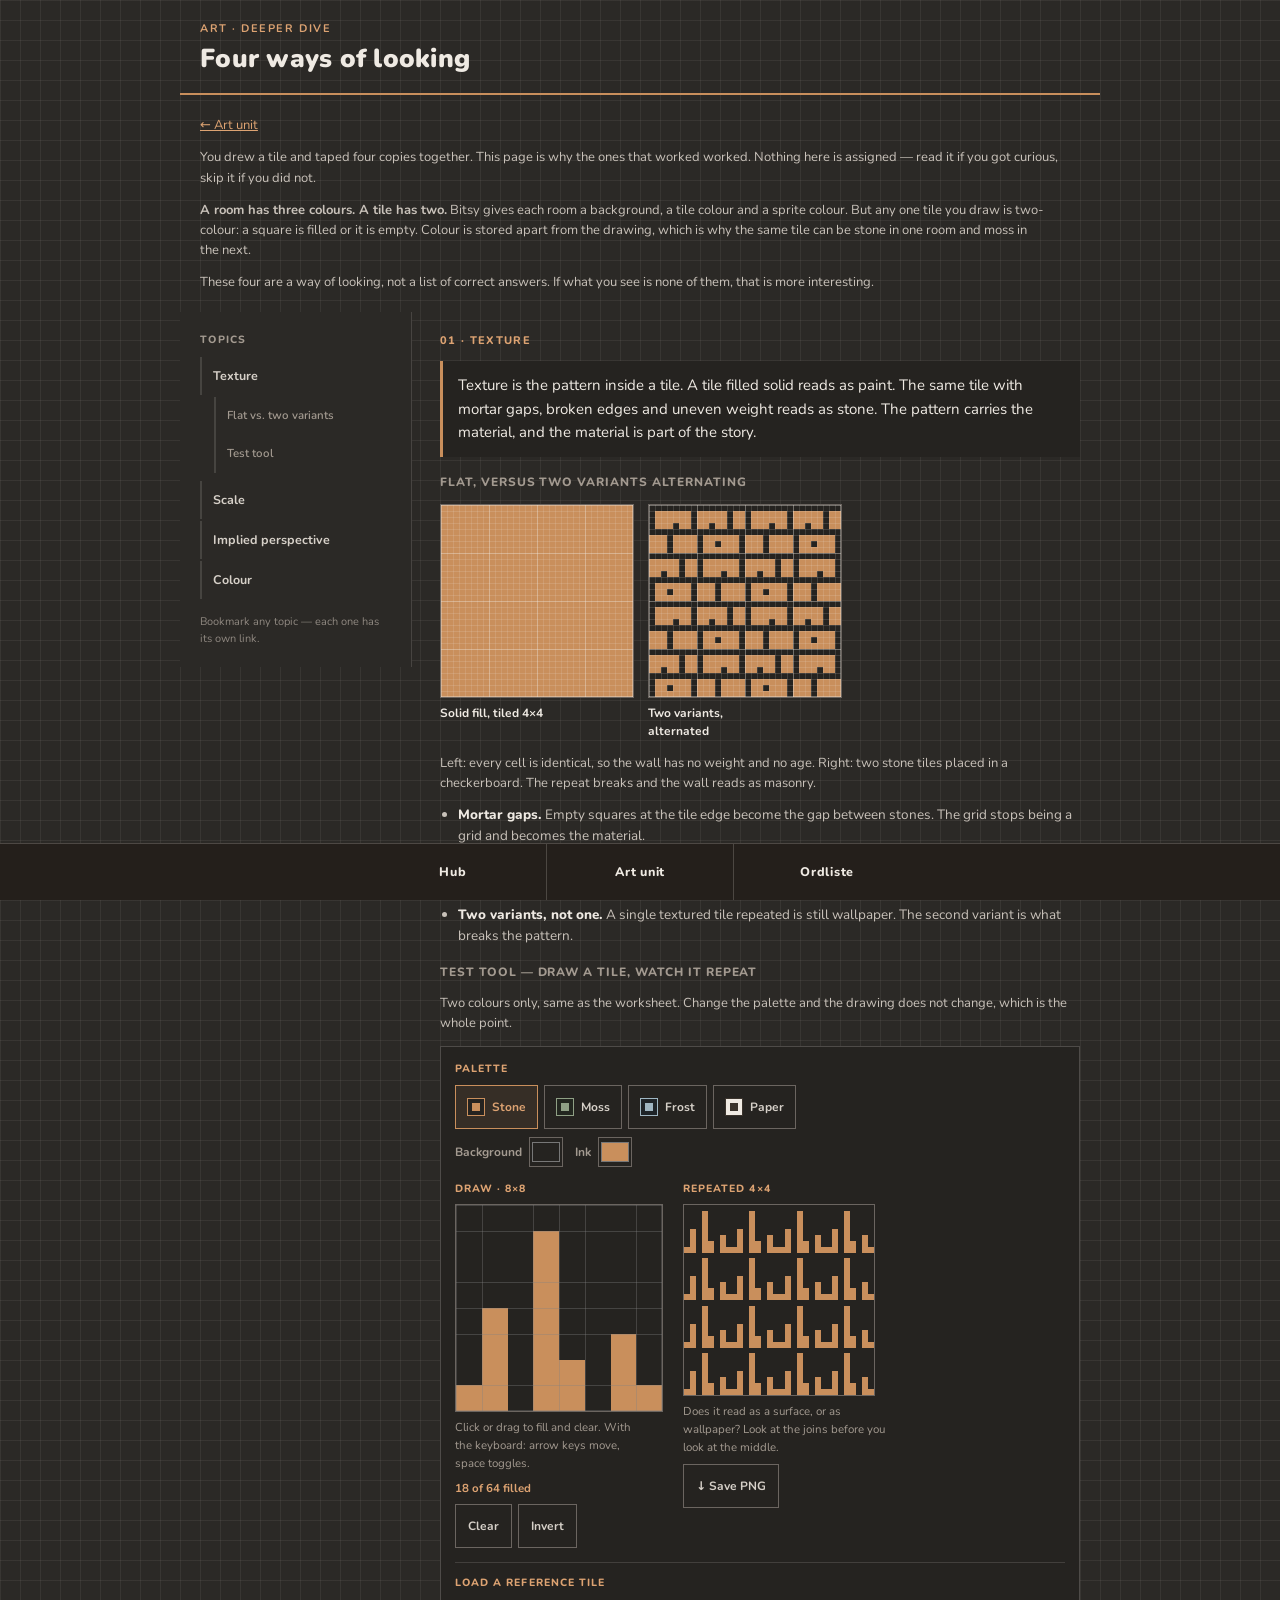
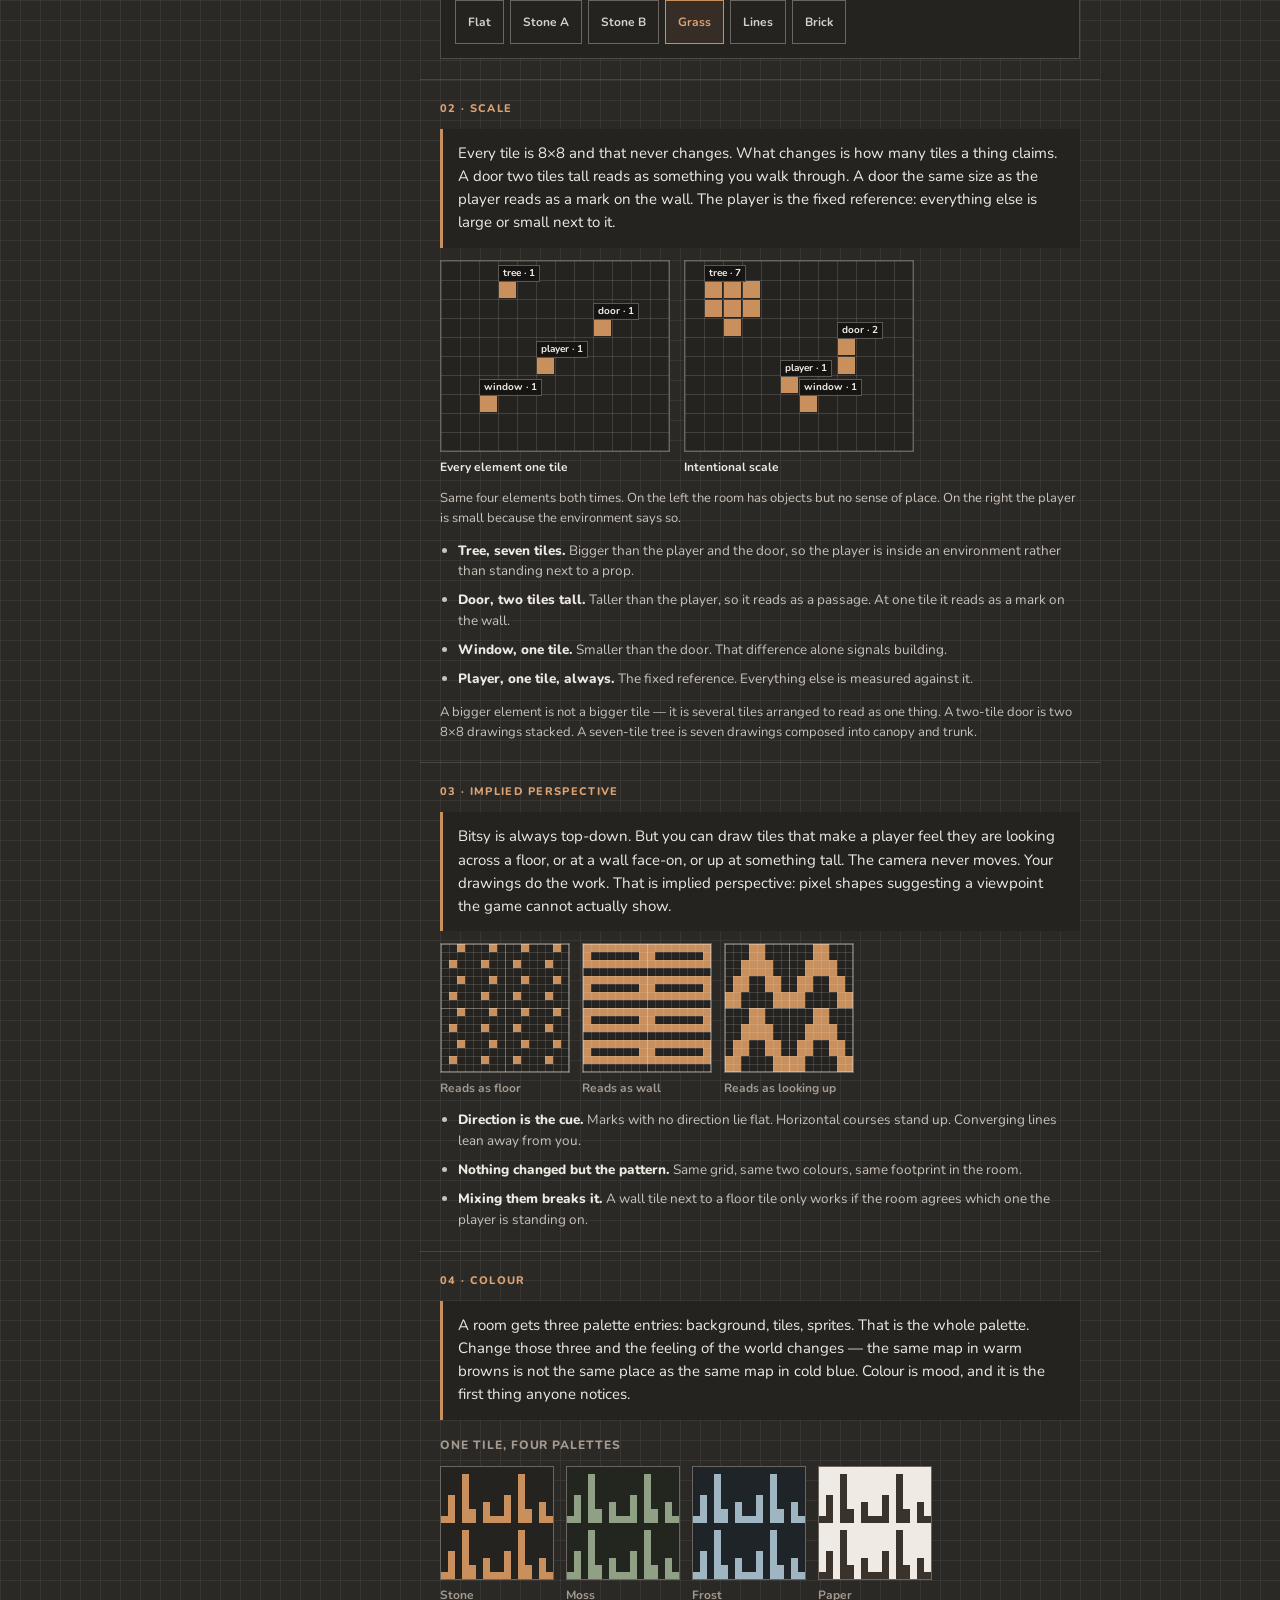
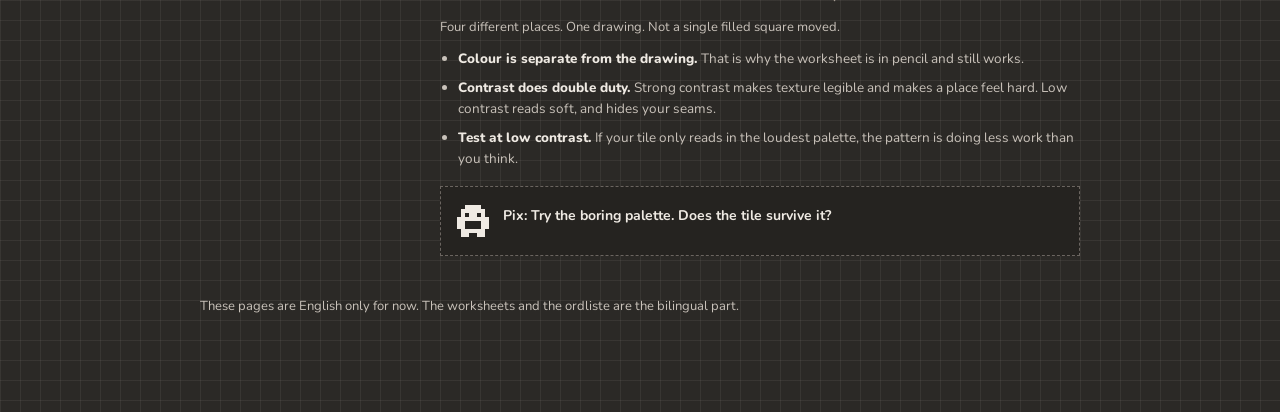
==== art-deep.html @ 872fe270 "Updating Hub Navigation Adjustments to how users can find key resources." ====
<!DOCTYPE html>
<html lang="en">
<head>
<meta charset="utf-8">
<meta name="viewport" content="width=device-width, initial-scale=1">
<title>Art — four ways of looking — Bitsy Jam</title>
<meta name="description" content="Texture, scale, implied perspective and colour at 8×8. Reference reading for the Bitsy Jam art unit.">
<link rel="preconnect" href="https://fonts.googleapis.com">
<link rel="preconnect" href="https://fonts.gstatic.com" crossorigin>
<link href="https://fonts.googleapis.com/css2?family=Nunito:wght@400;600;700;800;900&display=swap" rel="stylesheet">
<link rel="stylesheet" href="css/tokens.css">
<link rel="stylesheet" href="css/portal.css">
</head>
<body>
<a class="skip-link" href="#texture">Skip to texture</a>

<div class="shell shell--wide">

  <header class="masthead">
    <div class="masthead__titles">
      <span class="eyebrow">Art · Deeper dive</span>
      <h1>Four ways of looking</h1>
    </div>
  </header>

  <section class="band">
    <p class="note"><a href="art.html">&larr; Art unit</a></p>
    <p class="note">You drew a tile and taped four copies together. This page is why the ones that worked worked. Nothing here is assigned — read it if you got curious, skip it if you did not.</p>
    <p class="note"><strong>A room has three colours. A tile has two.</strong> Bitsy gives each room a background, a tile colour and a sprite colour. But any one tile you draw is two-colour: a square is filled or it is empty. Colour is stored apart from the drawing, which is why the same tile can be stone in one room and moss in the next.</p>
    <p class="note">These four are a way of looking, not a list of correct answers. If what you see is none of them, that is more interesting.</p>
  </section>

  <div class="layout">

  <nav class="sidenav" aria-label="On this page">
    <span class="sidenav__label">Topics</span>
    <ol class="sidenav__list">
      <li>
        <a href="#texture">Texture</a>
        <ol class="sidenav__sub">
          <li><a href="#tex-compare">Flat vs. two variants</a></li>
          <li><a href="#tex-tool">Test tool</a></li>
        </ol>
      </li>
      <li><a href="#scale">Scale</a></li>
      <li><a href="#perspective">Implied perspective</a></li>
      <li><a href="#colour">Colour</a></li>
    </ol>
    <p class="sidenav__hint">Bookmark any topic — each one has its own link.</p>
  </nav>

  <div class="layout__main">

  <!-- ── TEXTURE ── -->
  <section class="band" id="texture" aria-labelledby="tex-h">
    <h2 class="band__head" id="tex-h">01 · Texture</h2>
    <div class="define">
      <p>Texture is the pattern inside a tile. A tile filled solid reads as paint. The same tile with mortar gaps, broken edges and uneven weight reads as stone. The pattern carries the material, and the material is part of the story.</p>
    </div>

    <h3 class="sub" id="tex-compare">Flat, versus two variants alternating</h3>
    <div class="pair">
      <figure>
        <div class="pair__frame">
          <canvas data-tile="flat" data-scale="6" data-repeat="4" data-grid="true" role="img"
                  aria-label="A solid filled tile repeated sixteen times; every cell identical, no visible material"></canvas>
        </div>
        <figcaption>Solid fill, tiled 4×4</figcaption>
      </figure>
      <figure>
        <div class="pair__frame">
          <canvas data-tile="stoneA" data-tile-b="stoneB" data-scale="6" data-repeat="4" data-grid="true" role="img"
                  aria-label="Two stone tiles with mortar gaps alternating in a checkerboard across sixteen cells; the repeat is no longer obvious"></canvas>
        </div>
        <figcaption>Two variants, alternated</figcaption>
      </figure>
    </div>
    <p class="note">Left: every cell is identical, so the wall has no weight and no age. Right: two stone tiles placed in a checkerboard. The repeat breaks and the wall reads as masonry.</p>

    <ul class="points">
      <li><strong>Mortar gaps.</strong> Empty squares at the tile edge become the gap between stones. The grid stops being a grid and becomes the material.</li>
      <li><strong>Uneven weight.</strong> Some rows carry more filled squares than others. A solid fill has none of this, which is why it reads as paint.</li>
      <li><strong>Two variants, not one.</strong> A single textured tile repeated is still wallpaper. The second variant is what breaks the pattern.</li>
    </ul>

    <h3 class="sub" id="tex-tool">Test tool — draw a tile, watch it repeat</h3>
    <p class="note">Two colours only, same as the worksheet. Change the palette and the drawing does not change, which is the whole point.</p>

    <div class="tool" data-tile-tool>
      <div class="tool__palette">
        <span class="tool__label">Palette</span>
        <div class="tool__pairs" data-tt-pairs role="group" aria-label="Palette presets"></div>
        <span class="tool__custom">
          <label>Background <input type="color" value="#252320" data-tt-bg></label>
          <label>Ink <input type="color" value="#C98F5C" data-tt-ink></label>
        </span>
      </div>

      <div class="tool__cols">
        <div class="tool__col">
          <span class="tool__label" id="tt-draw-label">Draw · 8×8</span>
          <canvas data-tt-edit role="application" aria-label="Tile editor, an 8 by 8 grid of squares"
                  aria-describedby="tt-help"></canvas>
          <p class="tool__hint" id="tt-help">Click or drag to fill and clear. With the keyboard: arrow keys move, space toggles.</p>
          <p class="tool__count" data-tt-count aria-live="polite">18 of 64 filled</p>
          <div class="tool__row">
            <button type="button" class="chip" data-tt-clear>Clear</button>
            <button type="button" class="chip" data-tt-invert>Invert</button>
          </div>
        </div>

        <div class="tool__col">
          <span class="tool__label">Repeated 4×4</span>
          <canvas data-tt-repeat role="img" aria-label="Your tile repeated sixteen times"></canvas>
          <p class="tool__hint">Does it read as a surface, or as wallpaper? Look at the joins before you look at the middle.</p>
          <div class="tool__row">
            <button type="button" class="chip" data-tt-save>↓ Save PNG</button>
          </div>
        </div>
      </div>

      <div class="tool__refs">
        <span class="tool__label">Load a reference tile</span>
        <div class="tool__row" role="group" aria-label="Reference tiles">
          <button type="button" class="chip" data-tt-load="flat" aria-pressed="false">Flat</button>
          <button type="button" class="chip" data-tt-load="stoneA" aria-pressed="false">Stone A</button>
          <button type="button" class="chip" data-tt-load="stoneB" aria-pressed="false">Stone B</button>
          <button type="button" class="chip" data-tt-load="grass" aria-pressed="true">Grass</button>
          <button type="button" class="chip" data-tt-load="lines" aria-pressed="false">Lines</button>
          <button type="button" class="chip" data-tt-load="brick" aria-pressed="false">Brick</button>
        </div>
      </div>
    </div>
  </section>

  <!-- ── SCALE ── -->
  <section class="band" id="scale" aria-labelledby="scale-h">
    <h2 class="band__head" id="scale-h">02 · Scale</h2>
    <div class="define">
      <p>Every tile is 8×8 and that never changes. What changes is how many tiles a thing claims. A door two tiles tall reads as something you walk through. A door the same size as the player reads as a mark on the wall. The player is the fixed reference: everything else is large or small next to it.</p>
    </div>

    <div class="pair">
      <figure>
        <div class="room">
          <canvas data-room="flat" data-scale="19" role="img"
                  aria-label="A room where tree, door, player and window each occupy one tile"></canvas>
          <div class="room__labels" data-room-labels></div>
        </div>
        <figcaption>Every element one tile</figcaption>
      </figure>
      <figure>
        <div class="room">
          <canvas data-room="scaled" data-scale="19" role="img"
                  aria-label="The same room where the tree spans seven tiles and the door two, while player and window stay at one"></canvas>
          <div class="room__labels" data-room-labels></div>
        </div>
        <figcaption>Intentional scale</figcaption>
      </figure>
    </div>
    <p class="note">Same four elements both times. On the left the room has objects but no sense of place. On the right the player is small because the environment says so.</p>

    <ul class="points">
      <li><strong>Tree, seven tiles.</strong> Bigger than the player and the door, so the player is inside an environment rather than standing next to a prop.</li>
      <li><strong>Door, two tiles tall.</strong> Taller than the player, so it reads as a passage. At one tile it reads as a mark on the wall.</li>
      <li><strong>Window, one tile.</strong> Smaller than the door. That difference alone signals building.</li>
      <li><strong>Player, one tile, always.</strong> The fixed reference. Everything else is measured against it.</li>
    </ul>
    <p class="note">A bigger element is not a bigger tile — it is several tiles arranged to read as one thing. A two-tile door is two 8×8 drawings stacked. A seven-tile tree is seven drawings composed into canopy and trunk.</p>
  </section>

  <!-- ── IMPLIED PERSPECTIVE ── -->
  <section class="band" id="perspective" aria-labelledby="persp-h">
    <h2 class="band__head" id="persp-h">03 · Implied perspective</h2>
    <div class="define">
      <p>Bitsy is always top-down. But you can draw tiles that make a player feel they are looking across a floor, or at a wall face-on, or up at something tall. The camera never moves. Your drawings do the work. That is implied perspective: pixel shapes suggesting a viewpoint the game cannot actually show.</p>
    </div>

    <div class="trio">
      <figure>
        <div class="pair__frame">
          <canvas data-tile="floor" data-scale="8" data-repeat="2" data-grid="true" role="img"
                  aria-label="Scattered single pixels with no direction, reading as a floor seen from above"></canvas>
        </div>
        <figcaption>Reads as floor</figcaption>
      </figure>
      <figure>
        <div class="pair__frame">
          <canvas data-tile="wall" data-scale="8" data-repeat="2" data-grid="true" role="img"
                  aria-label="Horizontal courses with a gap between them, reading as a wall seen face-on"></canvas>
        </div>
        <figcaption>Reads as wall</figcaption>
      </figure>
      <figure>
        <div class="pair__frame">
          <canvas data-tile="lookup" data-scale="8" data-repeat="2" data-grid="true" role="img"
                  aria-label="Lines converging towards the bottom, reading as looking up something tall"></canvas>
        </div>
        <figcaption>Reads as looking up</figcaption>
      </figure>
    </div>

    <ul class="points">
      <li><strong>Direction is the cue.</strong> Marks with no direction lie flat. Horizontal courses stand up. Converging lines lean away from you.</li>
      <li><strong>Nothing changed but the pattern.</strong> Same grid, same two colours, same footprint in the room.</li>
      <li><strong>Mixing them breaks it.</strong> A wall tile next to a floor tile only works if the room agrees which one the player is standing on.</li>
    </ul>
  </section>

  <!-- ── COLOUR ── -->
  <section class="band" id="colour" aria-labelledby="col-h">
    <h2 class="band__head" id="col-h">04 · Colour</h2>
    <div class="define">
      <p>A room gets three palette entries: background, tiles, sprites. That is the whole palette. Change those three and the feeling of the world changes — the same map in warm browns is not the same place as the same map in cold blue. Colour is mood, and it is the first thing anyone notices.</p>
    </div>

    <h3 class="sub">One tile, four palettes</h3>
    <div class="quad">
      <figure>
        <div class="pair__frame">
          <canvas data-tile="grass" data-scale="7" data-repeat="2" data-color="#C98F5C" data-bg="#252320" role="img"
                  aria-label="The grass tile in warm brown on near-black"></canvas>
        </div>
        <figcaption>Stone</figcaption>
      </figure>
      <figure>
        <div class="pair__frame">
          <canvas data-tile="grass" data-scale="7" data-repeat="2" data-color="#8FA085" data-bg="#22261F" role="img"
                  aria-label="The same grass tile in sage green on dark green"></canvas>
        </div>
        <figcaption>Moss</figcaption>
      </figure>
      <figure>
        <div class="pair__frame">
          <canvas data-tile="grass" data-scale="7" data-repeat="2" data-color="#9FB6C2" data-bg="#1E2428" role="img"
                  aria-label="The same grass tile in pale blue on cold dark blue"></canvas>
        </div>
        <figcaption>Frost</figcaption>
      </figure>
      <figure>
        <div class="pair__frame">
          <canvas data-tile="grass" data-scale="7" data-repeat="2" data-color="#3A332C" data-bg="#EFEAE3" role="img"
                  aria-label="The same grass tile as dark marks on pale paper"></canvas>
        </div>
        <figcaption>Paper</figcaption>
      </figure>
    </div>
    <p class="note">Four different places. One drawing. Not a single filled square moved.</p>

    <ul class="points">
      <li><strong>Colour is separate from the drawing.</strong> That is why the worksheet is in pencil and still works.</li>
      <li><strong>Contrast does double duty.</strong> Strong contrast makes texture legible and makes a place feel hard. Low contrast reads soft, and hides your seams.</li>
      <li><strong>Test at low contrast.</strong> If your tile only reads in the loudest palette, the pattern is doing less work than you think.</li>
    </ul>

    <div class="empty" style="margin-top:4px">
      <canvas data-sprite="pix" data-scale="4" data-animate="true" role="img"
              aria-label="Pix asks a question about palettes"></canvas>
      <div class="empty__copy">
        <p class="empty__lead">Pix: Try the boring palette. Does the tile survive it?</p>
      </div>
    </div>
  </section>

  </div>
  </div>

  <section class="band">
    <p class="note">These pages are English only for now. The worksheets and the ordliste are the bilingual part.</p>
  </section>

</div>

<nav class="tabbar" aria-label="Portal">
  <div class="tabbar__inner">
    <a href="index.html">Hub</a>
    <a href="art.html">Art unit</a>
    <a href="glossary.html">Ordliste</a>
  </div>
</nav>

<script src="js/toc.js"></script>
<script src="js/sprites.js"></script>
<script src="js/texture-tool.js"></script>
</body>
</html>
---- css/tokens.css ----
/* Bitsy Jam portal — design tokens.
   Pupil-facing pages inherit this file and nothing else. Do not add a second palette. */

:root {
  /* Surfaces */
  --bg-page: #2B2926;
  --bg-card: #252320;
  --bg-raise: #3A3733;
  --bg-bar: #241F1B;

  /* Ink */
  --text-strong: #EFEAE3;
  --text-body: #D6D0C8;
  --text-soft: #C9C2BA;
  --text-muted: #A39A90;
  --text-dim: #8F8880;

  /* Accent — one accent, on purpose */
  --accent: #C98F5C;
  --accent-text: #DDA372;
  --accent-hover: #EFC59B;
  --accent-on: #241F1B;

  /* Confirmation ink, used with a mark as well as a colour */
  --ok-text: #B7C0AC;

  /* Lines */
  --line: rgba(239, 234, 227, 0.14);
  --line-strong: rgba(239, 234, 227, 0.2);
  --border: #6B6560;
  --border-dim: #5C5751;
  --grid-ink: rgba(230, 225, 218, 0.07);

  /* Tile overlay ink, read by js/sprites.js */
  --tile-grid: rgba(239, 234, 227, 0.14);
  --tile-grid-edge: rgba(239, 234, 227, 0.38);

  /* Type */
  --font-body: 'Nunito', system-ui, -apple-system, sans-serif;

  /* Rhythm */
  --pad: 20px;
  --tap: 44px;
}

*, *::before, *::after { box-sizing: border-box; }

html { background: var(--bg-page); -webkit-text-size-adjust: 100%; }

body {
  margin: 0;
  background: var(--bg-page);
  background-image:
    linear-gradient(to right, var(--grid-ink) 1px, transparent 1px),
    linear-gradient(to bottom, var(--grid-ink) 1px, transparent 1px);
  background-size: 20px 20px;
  color: var(--text-strong);
  font-family: var(--font-body);
  font-weight: 400;
  line-height: 1.55;
  text-wrap: pretty;
}

a { color: var(--accent-text); }
a:hover { color: var(--accent-hover); }

:focus-visible { outline: 2px solid var(--accent-text); outline-offset: 2px; }

h1, h2, h3 { margin: 0; }

canvas, img { image-rendering: pixelated; }

.skip-link {
  position: absolute; left: -9999px; top: 0; z-index: 9;
  background: var(--accent); color: var(--accent-on);
  font-weight: 800; font-size: 12px; padding: 8px 12px; text-decoration: none;
}
.skip-link:focus { left: 8px; top: 8px; }

.visually-hidden {
  position: absolute; width: 1px; height: 1px; overflow: hidden;
  clip-path: inset(50%); white-space: nowrap;
}

@media (prefers-reduced-motion: reduce) {
  * { animation-duration: 0.01ms !important; transition-duration: 0.01ms !important; }
}
---- css/portal.css ----
/* Bitsy Jam portal — layout and components. Tokens live in tokens.css. */

.shell {
  width: 100%;
  max-width: 560px;
  margin: 0 auto;
  padding-bottom: 76px; /* clears the fixed bottom bar */
}

/* ---- header ---- */

.masthead {
  display: flex; align-items: flex-end; gap: 12px;
  padding: 20px var(--pad) 14px;
  border-bottom: 2px solid var(--accent);
}
.masthead__titles { display: flex; flex-direction: column; gap: 2px; }
.eyebrow {
  font-weight: 700; font-size: 11px; letter-spacing: 0.14em;
  color: var(--accent-text); text-transform: uppercase;
}
.masthead h1 { font-weight: 900; font-size: 26px; letter-spacing: 0.01em; }

.lang { margin-left: auto; display: flex; flex-direction: column; align-items: flex-end; gap: 3px; }
.lang__btn {
  min-height: var(--tap); min-width: 52px; padding: 7px 11px; cursor: pointer;
  background: transparent; border: 2px solid var(--border);
  color: var(--text-strong); font-family: var(--font-body);
  font-weight: 800; font-size: 12px; letter-spacing: 0.06em;
}
.lang__btn:hover { border-color: var(--accent-text); color: var(--accent-text); }
.lang__note { font-weight: 600; font-size: 10px; color: var(--text-muted); }

/* ---- sheet index ---- */

.sheets { display: flex; flex-direction: column; }
.sheet {
  display: flex; align-items: center; gap: 14px;
  min-height: var(--tap); padding: 15px var(--pad);
  border-bottom: 1px solid var(--line); text-decoration: none;
}
.sheet:last-child { border-bottom: 2px solid var(--accent); }
a.sheet:hover { background: var(--bg-raise); }
.sheet__num { font-weight: 800; font-size: 11px; color: var(--accent-text); min-width: 26px; }
.sheet__name { font-weight: 800; font-size: 16px; color: var(--text-strong); }
.sheet__meta { margin-left: auto; font-weight: 600; font-size: 12px; color: var(--text-muted); }
.sheet__chev { font-weight: 800; font-size: 14px; color: var(--text-muted); }

.sheet--pending .sheet__num { color: var(--text-dim); }
.sheet--pending .sheet__name { color: var(--text-muted); }

.stamp {
  margin-left: auto;
  font-weight: 700; font-size: 10px; letter-spacing: 0.06em;
  color: var(--accent-on); background: var(--text-dim); padding: 2px 6px;
}

/* ---- sections ---- */

.band { padding: var(--pad); display: flex; flex-direction: column; gap: 12px; }
.band + .band { border-top: 1px solid var(--line); }
.band__head {
  font-weight: 800; font-size: 11px; letter-spacing: 0.12em;
  color: var(--accent-text); text-transform: uppercase;
}
.band__headrow { display: flex; align-items: baseline; gap: 10px; flex-wrap: wrap; }

/* ---- activity ---- */

.activity {
  background: var(--bg-card); border: 1px solid var(--line-strong);
  padding: 16px; display: flex; flex-direction: column; gap: 14px;
}
.activity__head { display: flex; align-items: baseline; gap: 10px; flex-wrap: wrap; }
.activity h3 { font-weight: 900; font-size: 18px; }
.activity__slug { font-family: ui-monospace, Menlo, monospace; font-weight: 700; font-size: 11px; color: var(--text-muted); }

.pair { display: flex; flex-wrap: wrap; gap: 14px; margin: 0; }
.pair figure { margin: 0; display: flex; flex-direction: column; gap: 6px; flex: none; }
.pair__frame { border: 1px solid var(--border); line-height: 0; }
.pair figcaption { font-weight: 700; font-size: 12px; max-width: 136px; }
.pair__reject figcaption { color: var(--accent-text); }
.pair__keeper figcaption { color: var(--ok-text); }

.rules {
  display: flex; flex-direction: column; gap: 10px;
  padding: 13px 14px; background: var(--bg-page); border-left: 3px solid var(--accent);
}
.rules__group { display: flex; flex-direction: column; gap: 3px; }
.rules__label { font-weight: 800; font-size: 10.5px; letter-spacing: 0.1em; color: var(--accent-text); }
.rules p { margin: 0; font-size: 14px; font-weight: 600; color: var(--text-strong); }
.rules .solo { font-size: 12.5px; font-weight: 400; color: var(--text-muted); }

.note { margin: 0; font-size: 13px; color: var(--text-soft); }

.actions { display: flex; flex-wrap: wrap; gap: 8px; }
.btn {
  display: inline-flex; align-items: center; min-height: var(--tap);
  padding: 11px 14px; text-decoration: none;
  font-weight: 800; font-size: 12.5px; letter-spacing: 0.04em;
}
.btn--primary { background: var(--accent); color: var(--accent-on); }
.btn--primary:hover { background: var(--accent-hover); color: var(--accent-on); }
.btn--ghost { border: 2px solid var(--border); color: var(--text-strong); }
.btn--ghost:hover { border-color: var(--accent-text); }
.btn--pending {
  border: 2px dashed var(--border-dim); color: var(--text-dim); cursor: not-allowed;
}

/* ---- glossary ---- */

.gloss { margin: 0; display: flex; flex-direction: column; }
.gloss__row {
  display: flex; align-items: baseline; gap: 10px;
  padding: 11px 0; border-bottom: 1px solid var(--line);
}
.gloss dt { font-weight: 800; font-size: 14.5px; color: var(--text-strong); min-width: 104px; }
.gloss dd { margin: 0; font-size: 14px; color: var(--text-soft); }
.mark {
  margin-left: auto; font-weight: 700; font-size: 10px; letter-spacing: 0.06em;
  color: var(--text-muted); border: 1px solid var(--border); padding: 2px 6px;
}
.mark--ours { color: var(--accent-text); border-color: var(--accent); }
.decoy { margin: 0; font-size: 12.5px; color: var(--text-muted); }
.decoy strong { color: var(--text-strong); font-weight: 700; }

/* ---- spots empty state ---- */

.empty {
  border: 1px dashed var(--border); background: var(--bg-card);
  padding: 18px 16px; display: flex; gap: 14px; align-items: flex-start;
}
.empty__copy { display: flex; flex-direction: column; gap: 7px; }
.empty__copy p { margin: 0; }
.empty__lead { font-size: 14px; font-weight: 700; color: var(--text-strong); }
.empty__sub { font-size: 13px; color: var(--text-muted); }

/* ---- persistent bottom bar ---- */

.tabbar {
  position: fixed; bottom: 0; left: 0; right: 0;
  background: var(--bg-bar); border-top: 1px solid var(--line-strong);
  display: flex; justify-content: center;
}
.tabbar__inner { width: 100%; max-width: 560px; display: flex; }
.tabbar a {
  flex: 1; min-height: 56px; display: flex; align-items: center; justify-content: center;
  text-decoration: none; color: var(--text-strong);
  font-weight: 800; font-size: 12.5px; letter-spacing: 0.06em;
}
.tabbar a + a { border-left: 1px solid var(--line-strong); }
.tabbar a:hover { background: #332E29; color: var(--text-strong); }
.tabbar a[aria-current="page"] { color: var(--accent-text); }

/* ---- build order page ---- */

.step {
  display: flex; gap: 16px; align-items: flex-start;
  padding: 16px; margin-bottom: 12px;
  background: var(--bg-card); border: 1px solid var(--line-strong);
}
.step--done { border-color: var(--accent); }
.step__num { font-weight: 900; font-size: 24px; line-height: 1; color: var(--accent-text); opacity: 0.6; min-width: 34px; flex: none; }
.step__body { flex: 1; min-width: 0; display: flex; flex-direction: column; gap: 6px; }
.step__title { display: flex; align-items: baseline; gap: 8px; flex-wrap: wrap; }
.step h3 { font-weight: 800; font-size: 16px; color: var(--text-strong); }
.tag {
  font-weight: 800; font-size: 10px; text-transform: uppercase; letter-spacing: 0.05em;
  padding: 2px 7px; border: 1px solid var(--border); color: var(--text-muted);
}
.tag--accent { border-color: var(--accent); color: var(--accent-text); }
.step__when { font-weight: 700; font-size: 10.5px; letter-spacing: 0.06em; color: var(--text-muted); text-transform: uppercase; }
.step p { margin: 0; font-size: 14px; color: var(--text-soft); }
.step__ask {
  background: var(--bg-page); border-left: 3px solid var(--border);
  padding: 9px 12px; display: flex; flex-direction: column; gap: 3px;
}
.step__ask span { font-weight: 800; font-size: 10px; letter-spacing: 0.06em; color: var(--text-muted); text-transform: uppercase; }
.step__ask em { font-size: 13.5px; color: var(--text-strong); }
.step__done { font-size: 13px; font-weight: 700; color: var(--accent-text); }

.callout {
  background: var(--bg-card); border: 1px solid var(--accent);
  padding: 14px 16px; margin-bottom: 14px;
}
.callout p { margin: 0; font-size: 14px; font-weight: 600; color: var(--text-strong); }

pre.brief {
  white-space: pre-wrap; margin: 0;
  font-family: ui-monospace, Menlo, monospace; font-size: 12.5px; line-height: 1.65;
  color: var(--text-body); background: var(--bg-card);
  border: 1px dashed var(--border); padding: 14px 16px;
}

/* ---- deeper dive: art.html ---- */

.jump { display: flex; flex-wrap: wrap; gap: 8px; }
.jump a {
  display: inline-flex; align-items: center; min-height: var(--tap);
  padding: 9px 12px; border: 1px solid var(--border); text-decoration: none;
  color: var(--text-strong); font-weight: 800; font-size: 12px; letter-spacing: 0.04em;
}
.jump a:hover { border-color: var(--accent-text); color: var(--accent-text); }

.define { background: var(--bg-card); border-left: 3px solid var(--accent); padding: 13px 15px; }
.define p { margin: 0; font-size: 15px; color: var(--text-strong); }

h3.sub {
  font-weight: 800; font-size: 12px; letter-spacing: 0.08em; text-transform: uppercase;
  color: var(--text-muted); margin-top: 4px;
}

.points { margin: 0; padding-left: 18px; display: flex; flex-direction: column; gap: 8px; }
.points li { font-size: 13.5px; color: var(--text-soft); }
.points strong { color: var(--text-strong); font-weight: 800; }

.trio, .quad { display: flex; flex-wrap: wrap; gap: 12px; }
.trio figure, .quad figure { margin: 0; display: flex; flex-direction: column; gap: 6px; flex: none; }
.trio figcaption, .quad figcaption { font-weight: 700; font-size: 12px; color: var(--text-muted); }

/* room diagrams */
.room { position: relative; display: inline-block; border: 1px solid var(--border); line-height: 0; }
.room__labels { position: absolute; inset: 0; pointer-events: none; }
.room__label {
  position: absolute; white-space: nowrap;
  font-family: var(--font-body); font-weight: 700; font-size: 10px; line-height: 1.3;
  color: var(--text-strong); background: rgba(20, 18, 16, 0.85);
  border: 1px solid var(--border-dim); padding: 1px 4px;
}

/* ---- tile test tool ---- */

.tool { background: var(--bg-card); border: 1px solid var(--line-strong); padding: 14px; display: flex; flex-direction: column; gap: 14px; }
.tool__label { font-weight: 800; font-size: 10.5px; letter-spacing: 0.1em; text-transform: uppercase; color: var(--accent-text); }

.tool__palette { display: flex; flex-direction: column; gap: 8px; }
.tool__pairs { display: flex; flex-wrap: wrap; gap: 6px; }
.tool__pairs button {
  display: inline-flex; align-items: center; gap: 7px; min-height: var(--tap);
  padding: 8px 11px; cursor: pointer; background: transparent;
  border: 1px solid var(--border); color: var(--text-body);
  font-family: var(--font-body); font-weight: 700; font-size: 12px;
}
.tool__pairs button:hover { border-color: var(--accent-text); color: var(--text-strong); }
.tool__pairs button[aria-pressed="true"] { border-color: var(--accent); color: var(--accent-text); background: rgba(201, 143, 92, 0.1); }
.swatch__chip {
  width: 18px; height: 18px; display: inline-flex; align-items: center; justify-content: center;
  border: 1px solid; flex: none;
}
.swatch__chip span { width: 8px; height: 8px; display: block; }

.tool__custom { display: flex; flex-wrap: wrap; gap: 12px; }
.tool__custom label {
  display: inline-flex; align-items: center; gap: 7px;
  font-weight: 700; font-size: 12px; color: var(--text-muted);
}
.tool__custom input[type="color"] {
  width: 34px; height: 30px; padding: 0; cursor: pointer;
  background: transparent; border: 1px solid var(--border);
}

.tool__cols { display: flex; flex-wrap: wrap; gap: 18px; }
.tool__col { display: flex; flex-direction: column; gap: 7px; flex: none; }
.tool__col canvas { border: 1px solid var(--border); cursor: crosshair; touch-action: none; }
.tool__col canvas[data-tt-repeat] { cursor: default; }
.tool__hint { margin: 0; font-size: 11.5px; color: var(--text-muted); max-width: 210px; }
.tool__count { margin: 0; font-weight: 700; font-size: 11.5px; color: var(--accent-text); }
.tool__row { display: flex; flex-wrap: wrap; gap: 6px; }
.tool__refs { display: flex; flex-direction: column; gap: 8px; border-top: 1px solid var(--line); padding-top: 12px; }

.chip {
  min-height: var(--tap); padding: 8px 12px; cursor: pointer;
  background: transparent; border: 1px solid var(--border); color: var(--text-body);
  font-family: var(--font-body); font-weight: 700; font-size: 12px;
}
.chip:hover { border-color: var(--accent-text); color: var(--text-strong); }
.chip[aria-pressed="true"] { border-color: var(--accent); color: var(--accent-text); background: rgba(201, 143, 92, 0.1); }

/* ---- wide reference layout with a bookmarkable sidebar ---- */

.shell--wide { max-width: 920px; }

.layout { display: flex; flex-direction: column; }
.layout__main { min-width: 0; }

.sidenav {
  padding: 14px var(--pad);
  border-top: 1px solid var(--line);
  border-bottom: 1px solid var(--line);
  background: var(--bg-page);
}
.sidenav__label {
  display: block; margin-bottom: 8px;
  font-weight: 800; font-size: 10.5px; letter-spacing: 0.12em; text-transform: uppercase;
  color: var(--text-muted);
}
.sidenav__list, .sidenav__sub { list-style: none; margin: 0; padding: 0; }
.sidenav__list { display: flex; flex-wrap: wrap; gap: 6px; counter-reset: topic; }
.sidenav__list > li { display: contents; }
.sidenav__sub { display: none; }
.sidenav a {
  display: inline-flex; align-items: center; min-height: var(--tap);
  padding: 8px 12px; text-decoration: none;
  border: 1px solid var(--border); color: var(--text-body);
  font-weight: 700; font-size: 12.5px;
}
.sidenav a:hover { border-color: var(--accent-text); color: var(--text-strong); }
.sidenav a[aria-current="true"] {
  border-color: var(--accent); color: var(--accent-text); background: rgba(201, 143, 92, 0.1);
}
.sidenav__hint { display: none; }

@media (min-width: 880px) {
  .layout {
    flex-direction: row;
    align-items: flex-start;
    gap: 8px;
  }
  .sidenav {
    position: sticky; top: 0;
    flex: none; width: 232px;
    border: none; border-right: 1px solid var(--line);
    padding: var(--pad);
    max-height: 100vh; overflow-y: auto;
  }
  .layout__main { flex: 1; }
  .sidenav__list { flex-direction: column; gap: 2px; }
  .sidenav__list > li { display: block; }
  .sidenav__sub { display: block; margin: 2px 0 6px 14px; }
  .sidenav a { display: flex; min-height: 38px; border: none; border-left: 2px solid var(--line); padding: 7px 11px; }
  .sidenav a:hover { border-left-color: var(--accent-text); background: var(--bg-card); }
  .sidenav a[aria-current="true"] { border-left-color: var(--accent); background: var(--bg-card); }
  .sidenav__sub a { font-weight: 600; font-size: 11.5px; color: var(--text-muted); }
  .sidenav__hint { display: block; margin: 14px 0 0; font-size: 11px; color: var(--text-dim); }
}
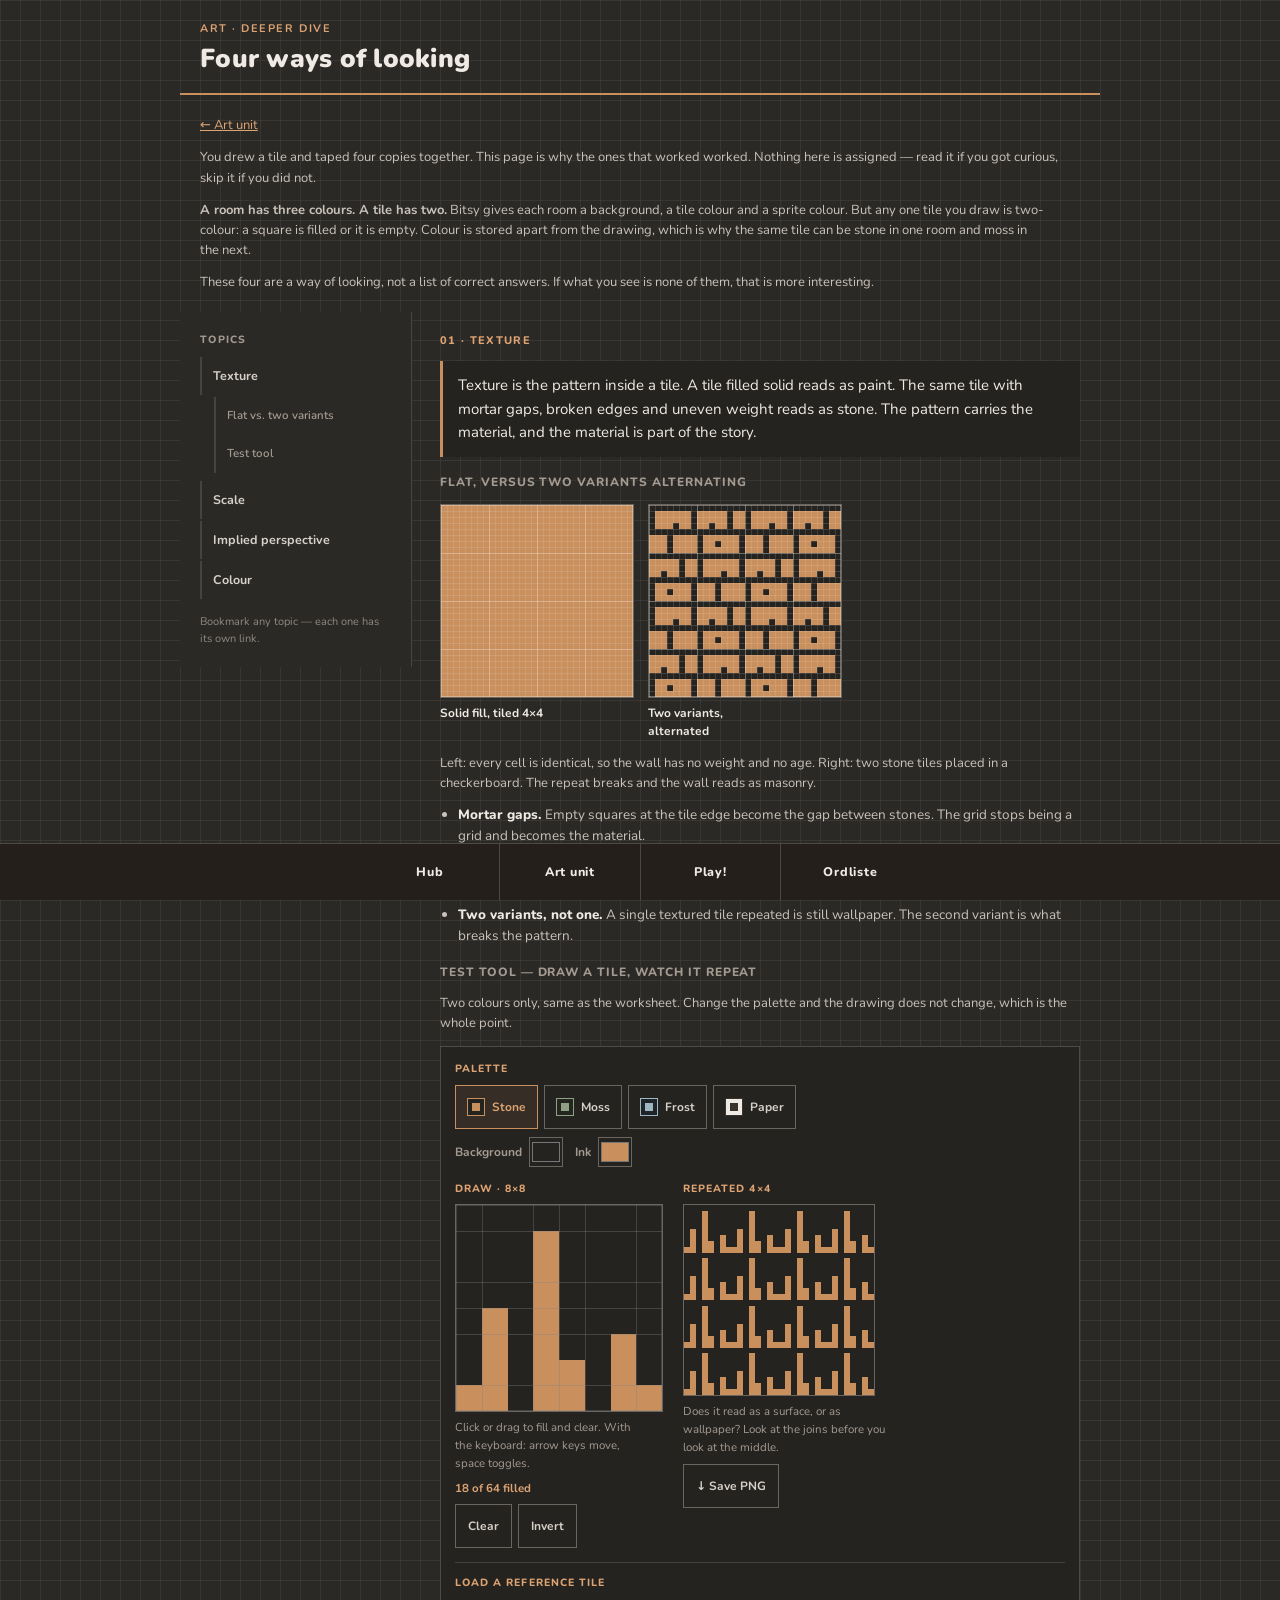
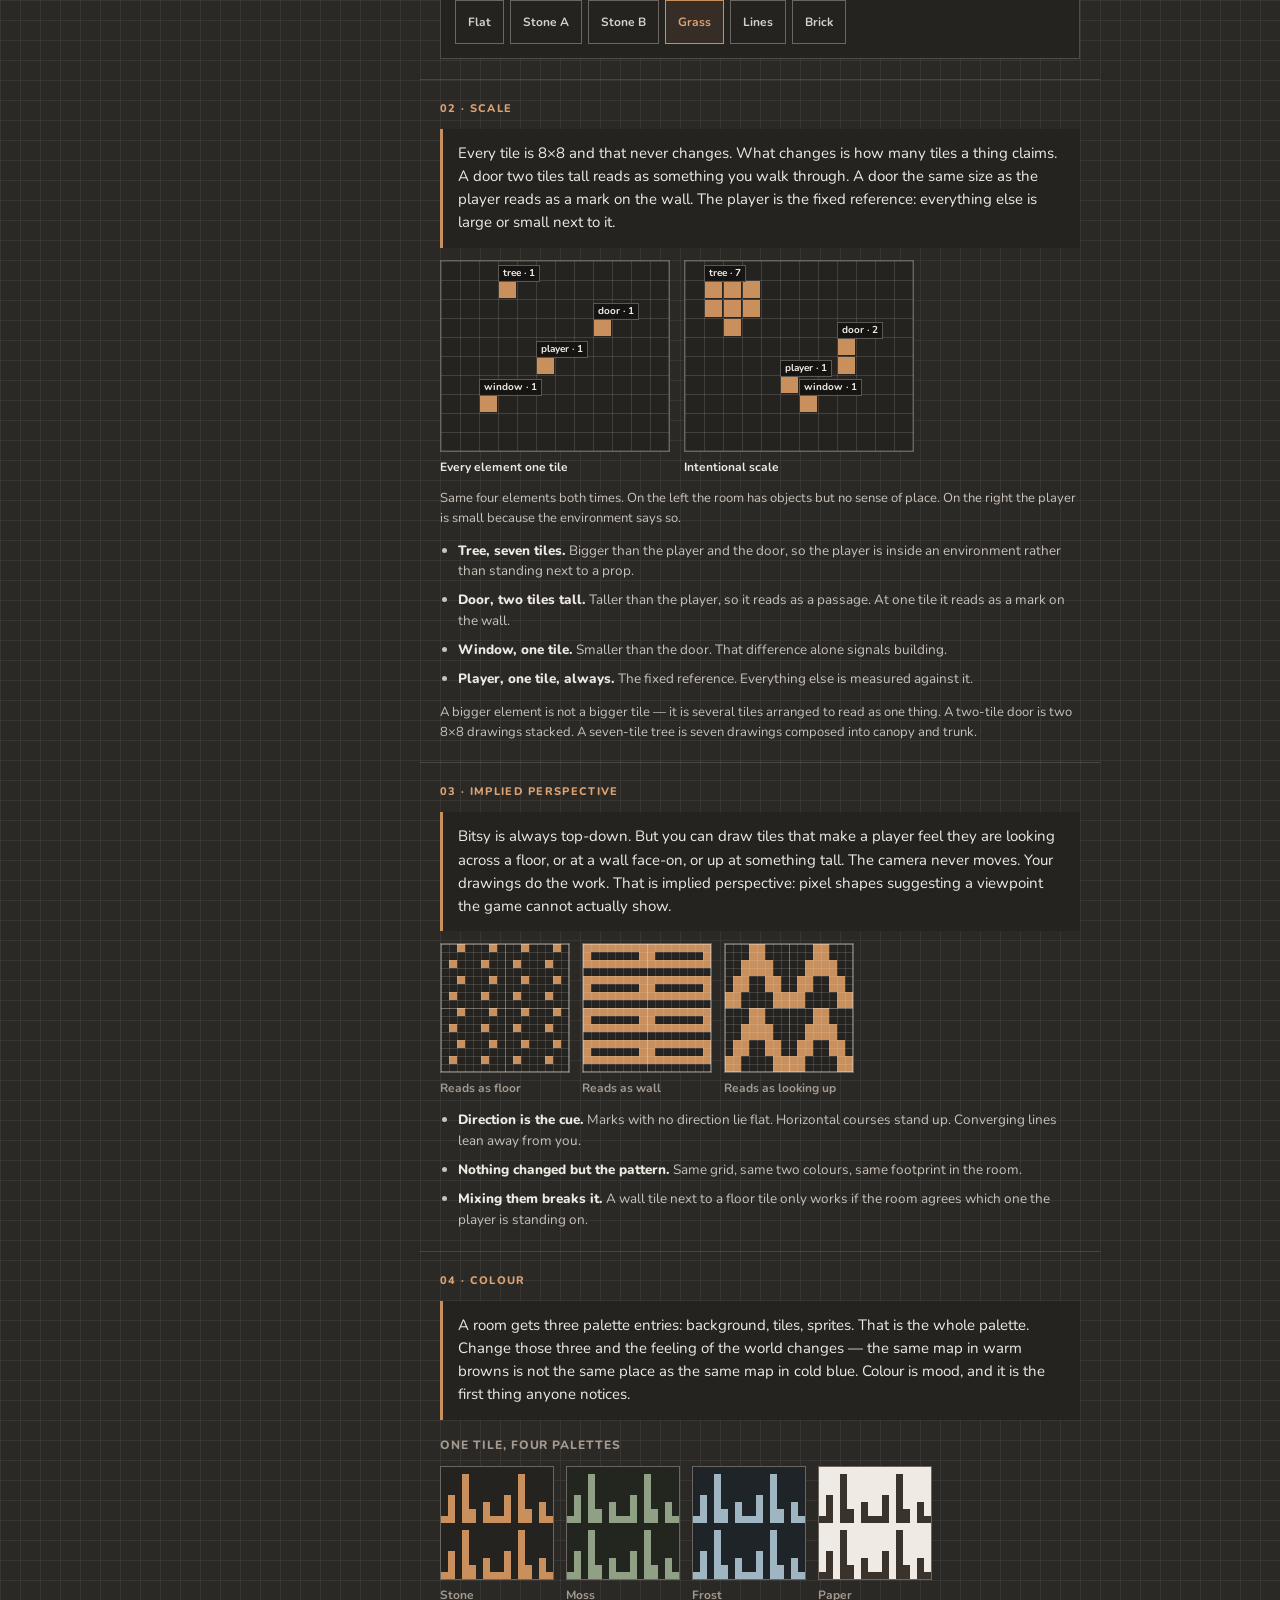
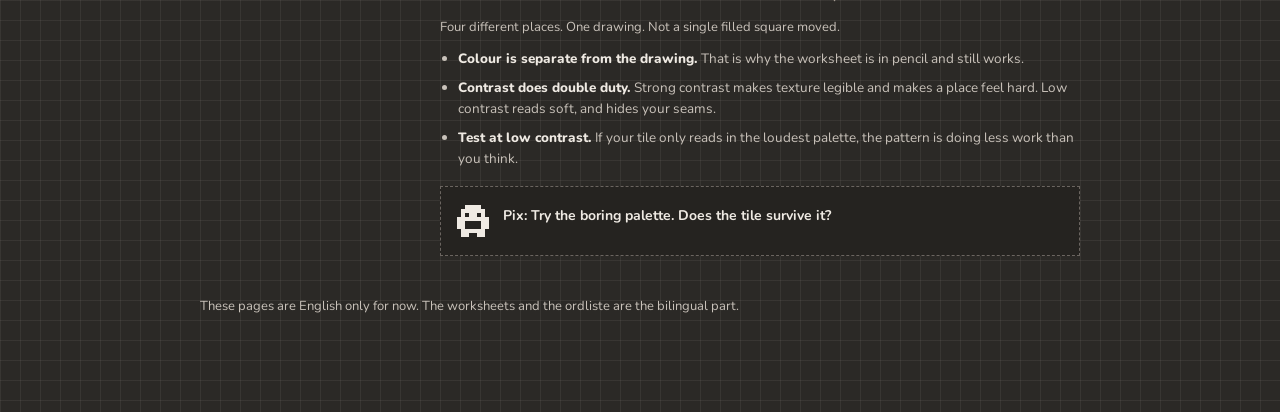
==== commit 2f0fef90: "Add the Play! tab: a vetted Bitsy games carousel Brings bitsy-game-carousel.html into the portal as " ====
--- a/art-deep.html
+++ b/art-deep.html
@@ -275,6 +275,7 @@
   <div class="tabbar__inner">
     <a href="index.html">Hub</a>
     <a href="art.html">Art unit</a>
+    <a href="play.html">Play!</a>
     <a href="glossary.html">Ordliste</a>
   </div>
 </nav>
--- a/css/portal.css
+++ b/css/portal.css
@@ -333,3 +333,85 @@
   .sidenav__sub a { font-weight: 600; font-size: 11.5px; color: var(--text-muted); }
   .sidenav__hint { display: block; margin: 14px 0 0; font-size: 11px; color: var(--text-dim); }
 }
+
+/* ---- play: game carousel ---- */
+
+/* Before js/carousel.js runs the viewport scrolls, so all three games are
+   reachable without JavaScript. Once it is ready the track slides instead. */
+.carousel__viewport {
+  overflow-x: auto;
+  scroll-snap-type: x mandatory;
+  -webkit-overflow-scrolling: touch;
+}
+.carousel__track { display: flex; }
+.carousel__track > * { min-width: 100%; scroll-snap-align: start; }
+
+.carousel__nav, .carousel__count { display: none; }
+
+.carousel[data-carousel-ready] .carousel__viewport { overflow: hidden; scroll-snap-type: none; }
+.carousel[data-carousel-ready] .carousel__track { transition: transform 0.35s cubic-bezier(0.4, 0, 0.2, 1); }
+.carousel[data-carousel-ready] .carousel__nav { display: flex; }
+.carousel[data-carousel-ready] .carousel__count { display: block; }
+
+.carousel__nav { align-items: center; justify-content: center; gap: 10px; margin-top: 12px; }
+.carousel__arrow {
+  min-height: var(--tap); min-width: var(--tap); cursor: pointer;
+  background: transparent; border: 1px solid var(--border); color: var(--text-body);
+  font-family: var(--font-body); font-size: 13px;
+}
+.carousel__arrow:hover:not(:disabled) { border-color: var(--accent-text); color: var(--accent-text); }
+.carousel__arrow:disabled { opacity: 0.35; cursor: default; }
+
+.carousel__dots { display: flex; gap: 2px; align-items: center; }
+.carousel__dot {
+  min-height: var(--tap); min-width: 22px; padding: 0; cursor: pointer;
+  background: transparent; border: none;
+  display: inline-flex; align-items: center; justify-content: center;
+}
+.carousel__dot::before {
+  content: ""; display: block; width: 9px; height: 9px;
+  background: var(--border); transition: width 0.15s, background 0.15s;
+}
+.carousel__dot:hover::before { background: var(--text-muted); }
+.carousel__dot[aria-current="true"]::before { width: 20px; background: var(--accent); }
+
+.carousel__count {
+  margin: 6px 0 0; text-align: center;
+  font-weight: 800; font-size: 11px; letter-spacing: 0.1em; color: var(--text-muted);
+}
+
+/* ---- play: one game card ---- */
+
+.game {
+  background: var(--bg-card); border: 1px solid var(--line-strong);
+  display: flex; flex-direction: column;
+}
+.game__top { display: flex; gap: 12px; padding: 16px 16px 10px; }
+.game__icon { font-size: 30px; line-height: 1; flex: none; }
+.game__meta { min-width: 0; display: flex; flex-direction: column; gap: 3px; }
+.game__title { font-weight: 900; font-size: 18px; color: var(--text-strong); }
+.game__creator { margin: 0; font-size: 12.5px; color: var(--text-muted); }
+.game__rating { margin: 0; display: flex; align-items: baseline; gap: 7px; flex-wrap: wrap; }
+.game__rating .stars { font-size: 12px; color: var(--accent-text); letter-spacing: 0.06em; }
+.game__rating .count { font-size: 11.5px; color: var(--text-muted); }
+
+.game__body { padding: 0 16px 12px; display: flex; flex-direction: column; gap: 10px; }
+.game__desc { margin: 0; font-size: 14px; color: var(--text-body); }
+.game__look {
+  margin: 0; padding: 9px 12px; font-size: 13.5px; font-weight: 600; color: var(--text-strong);
+  background: var(--bg-page); border-left: 3px solid var(--accent);
+}
+
+.game__tags { list-style: none; margin: 0; padding: 0; display: flex; flex-wrap: wrap; gap: 6px; }
+.game__tags .tag { text-transform: none; font-size: 10.5px; letter-spacing: 0.03em; }
+
+.game__foot {
+  display: flex; align-items: center; justify-content: space-between; gap: 12px;
+  flex-wrap: wrap; padding: 12px 16px; border-top: 1px solid var(--line); margin-top: auto;
+}
+.game__mod { margin: 0; flex: 1 1 190px; font-size: 11.5px; color: var(--text-muted); }
+.game__play { flex: none; }
+
+@media (max-width: 380px) {
+  .tabbar a { font-size: 11px; letter-spacing: 0.02em; padding: 0 3px; text-align: center; }
+}
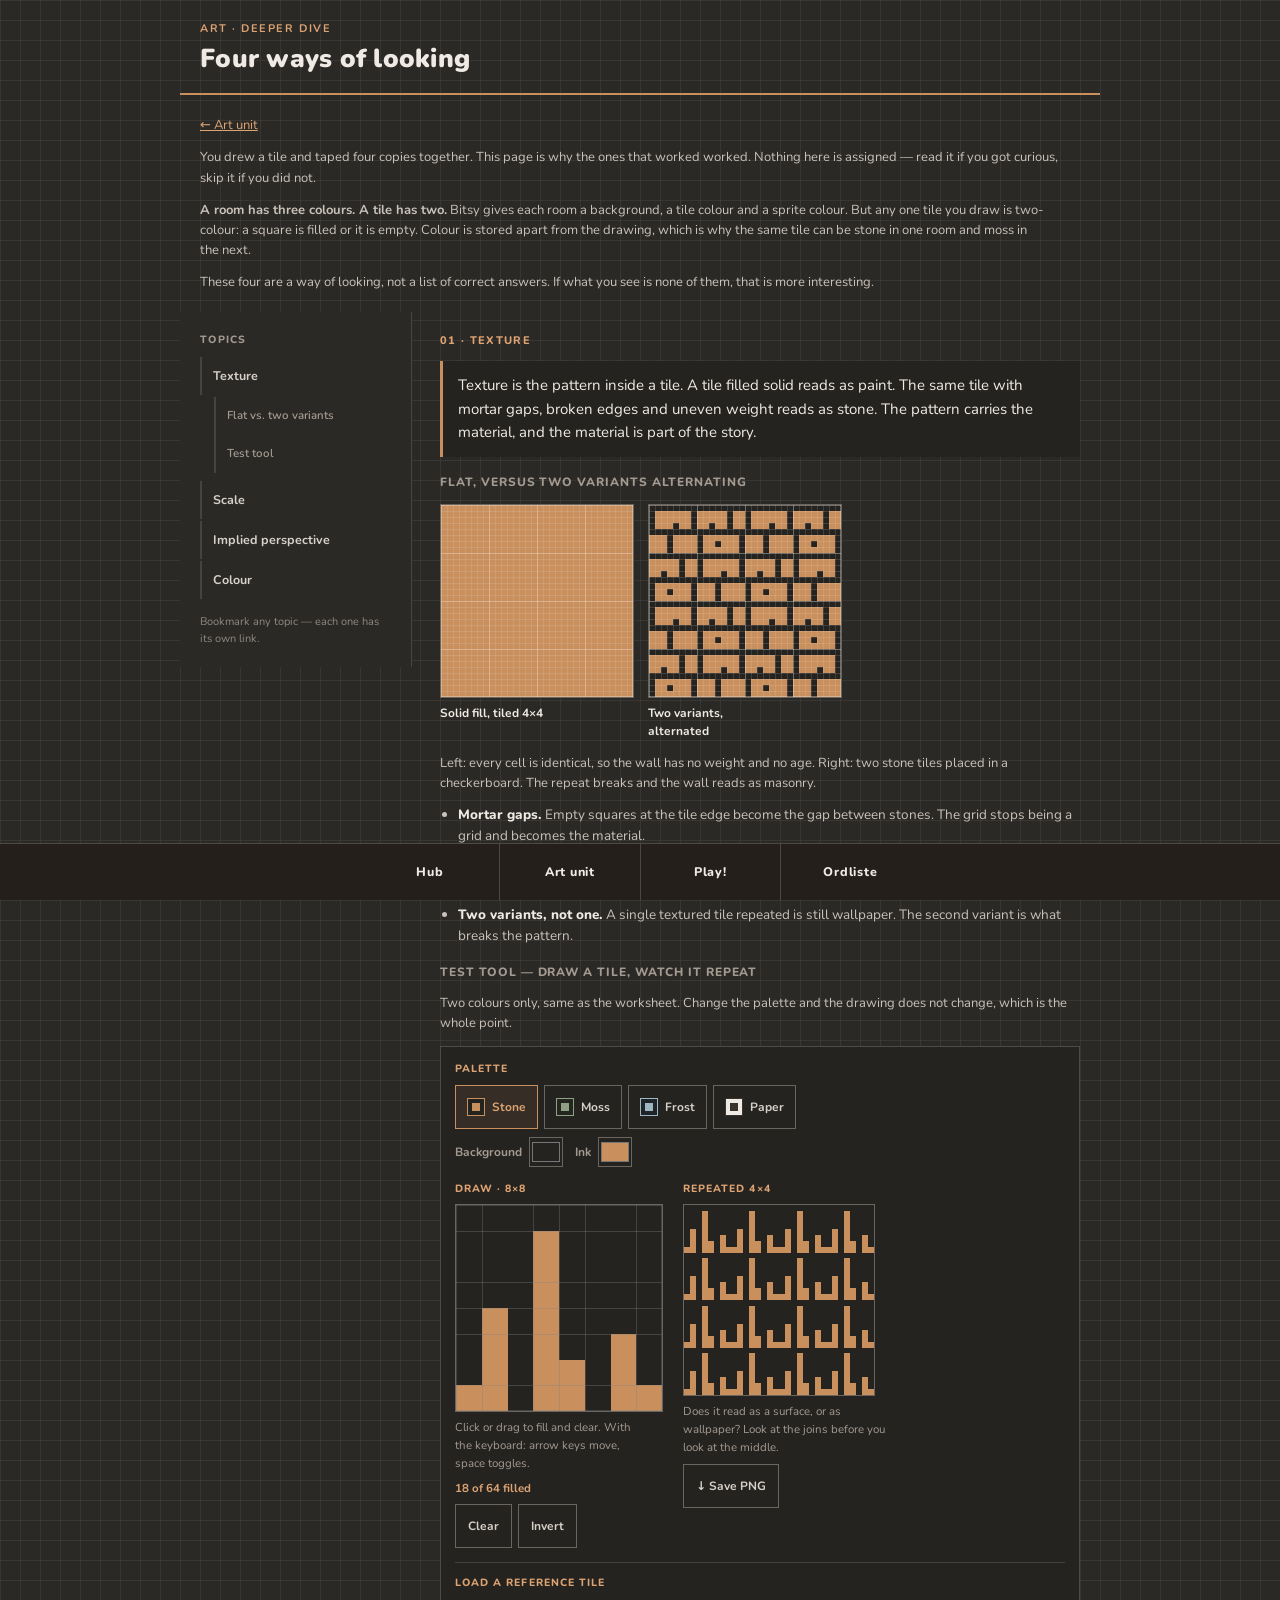
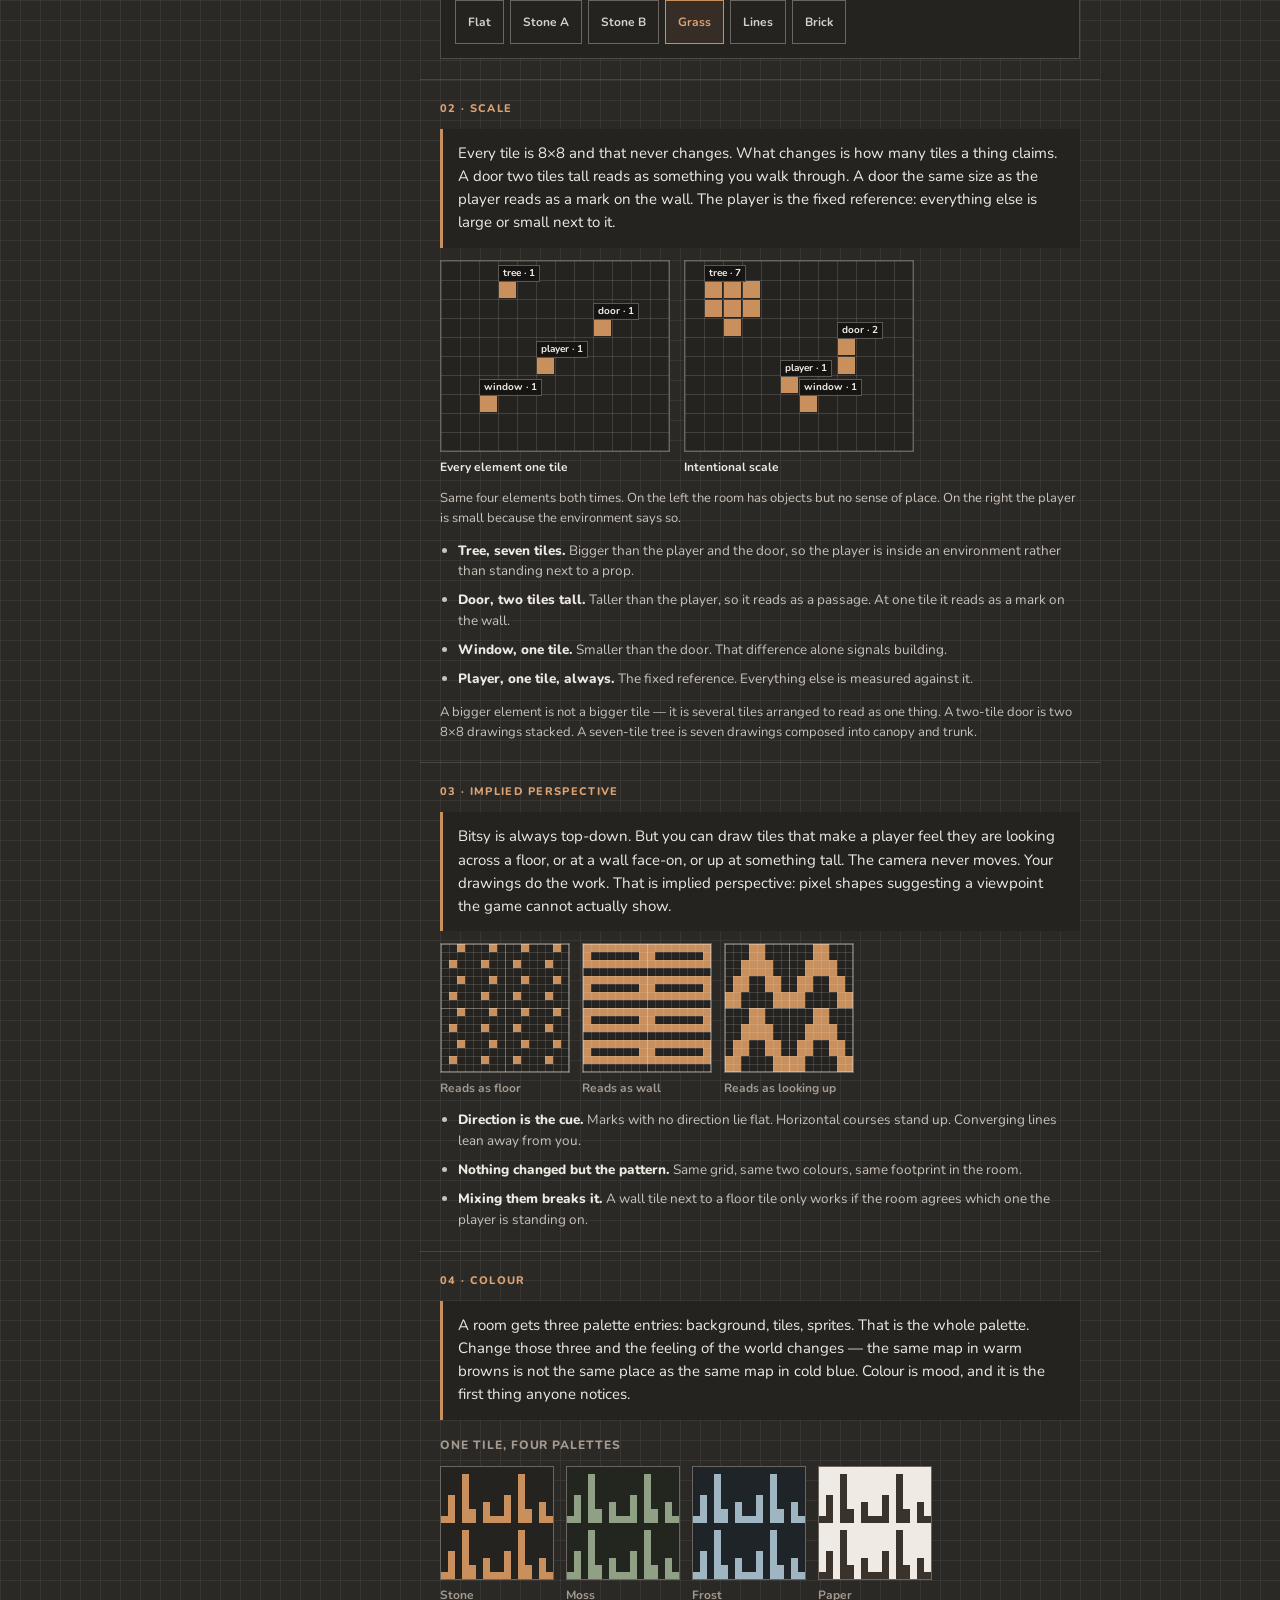
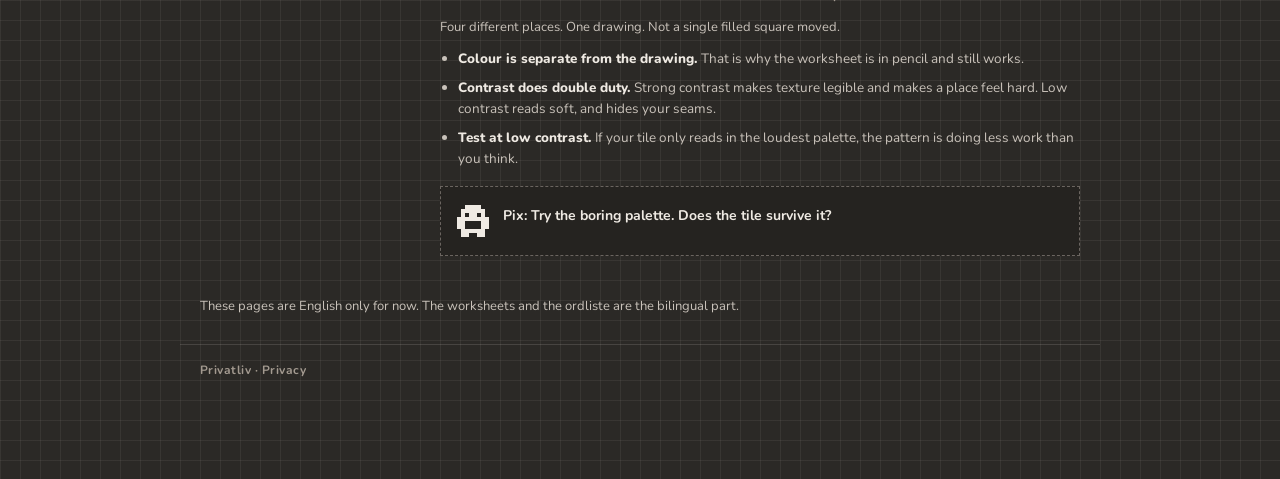
==== commit afc223dc: "Add a privacy page and a footer link to it Answers what the site actually does rather than what a te" ====
--- a/art-deep.html
+++ b/art-deep.html
@@ -269,6 +269,11 @@
     <p class="note">These pages are English only for now. The worksheets and the ordliste are the bilingual part.</p>
   </section>
 
+
+  <footer class="siteft">
+    <a href="privacy.html">Privatliv &middot; Privacy</a>
+  </footer>
+
 </div>
 
 <nav class="tabbar" aria-label="Portal">
--- a/css/tokens.css
+++ b/css/tokens.css
@@ -7,6 +7,8 @@
   --bg-card: #252320;
   --bg-raise: #3A3733;
   --bg-bar: #241F1B;
+  /* The one band on the Hub that is work to do rather than something to read. */
+  --bg-key: #2F2C28;
 
   /* Ink */
   --text-strong: #EFEAE3;
@@ -30,6 +32,7 @@
   --border: #6B6560;
   --border-dim: #5C5751;
   --grid-ink: rgba(230, 225, 218, 0.07);
+  --grid-ink-key: rgba(239, 234, 227, 0.06);
 
   /* Tile overlay ink, read by js/sprites.js */
   --tile-grid: rgba(239, 234, 227, 0.14);
--- a/css/portal.css
+++ b/css/portal.css
@@ -336,12 +336,18 @@
 
 /* ---- play: game carousel ---- */
 
+/* Geometry follows the design component it came from — one centred card, arrows
+   and dots beneath. The component's own palette is dropped; colour comes from
+   the portal tokens like everywhere else. */
+.carousel { max-width: 460px; margin: 0 auto; }
+
 /* Before js/carousel.js runs the viewport scrolls, so all three games are
    reachable without JavaScript. Once it is ready the track slides instead. */
 .carousel__viewport {
   overflow-x: auto;
   scroll-snap-type: x mandatory;
   -webkit-overflow-scrolling: touch;
+  border-radius: 10px;
 }
 .carousel__track { display: flex; }
 .carousel__track > * { min-width: 100%; scroll-snap-align: start; }
@@ -353,38 +359,38 @@
 .carousel[data-carousel-ready] .carousel__nav { display: flex; }
 .carousel[data-carousel-ready] .carousel__count { display: block; }
 
-.carousel__nav { align-items: center; justify-content: center; gap: 10px; margin-top: 12px; }
+.carousel__nav { align-items: center; justify-content: center; gap: 14px; margin-top: 14px; }
 .carousel__arrow {
-  min-height: var(--tap); min-width: var(--tap); cursor: pointer;
-  background: transparent; border: 1px solid var(--border); color: var(--text-body);
-  font-family: var(--font-body); font-size: 13px;
+  min-height: var(--tap); min-width: 46px; cursor: pointer; border-radius: 4px;
+  background: transparent; border: 1px solid var(--border); color: var(--text-muted);
+  font-family: var(--font-body); font-size: 12px;
 }
 .carousel__arrow:hover:not(:disabled) { border-color: var(--accent-text); color: var(--accent-text); }
-.carousel__arrow:disabled { opacity: 0.35; cursor: default; }
+.carousel__arrow:disabled { opacity: 0.3; cursor: default; }
 
 .carousel__dots { display: flex; gap: 2px; align-items: center; }
 .carousel__dot {
-  min-height: var(--tap); min-width: 22px; padding: 0; cursor: pointer;
+  min-height: var(--tap); min-width: 20px; padding: 0; cursor: pointer;
   background: transparent; border: none;
   display: inline-flex; align-items: center; justify-content: center;
 }
 .carousel__dot::before {
-  content: ""; display: block; width: 9px; height: 9px;
+  content: ""; display: block; width: 8px; height: 8px; border-radius: 2px;
   background: var(--border); transition: width 0.15s, background 0.15s;
 }
 .carousel__dot:hover::before { background: var(--text-muted); }
-.carousel__dot[aria-current="true"]::before { width: 20px; background: var(--accent); }
+.carousel__dot[aria-current="true"]::before { width: 18px; background: var(--accent); }
 
 .carousel__count {
-  margin: 6px 0 0; text-align: center;
-  font-weight: 800; font-size: 11px; letter-spacing: 0.1em; color: var(--text-muted);
+  margin: 8px 0 0; text-align: center;
+  font-weight: 800; font-size: 10.5px; letter-spacing: 0.12em; color: var(--text-muted);
 }
 
 /* ---- play: one game card ---- */
 
 .game {
-  background: var(--bg-card); border: 1px solid var(--line-strong);
-  display: flex; flex-direction: column;
+  background: var(--bg-card); border: 2px solid var(--border); border-radius: 10px;
+  display: flex; flex-direction: column; overflow: hidden;
 }
 .game__top { display: flex; gap: 12px; padding: 16px 16px 10px; }
 .game__icon { font-size: 30px; line-height: 1; flex: none; }
@@ -403,15 +409,60 @@
 }
 
 .game__tags { list-style: none; margin: 0; padding: 0; display: flex; flex-wrap: wrap; gap: 6px; }
-.game__tags .tag { text-transform: none; font-size: 10.5px; letter-spacing: 0.03em; }
+.game__tags .tag { text-transform: none; font-size: 10.5px; letter-spacing: 0.03em; border-radius: 4px; }
 
 .game__foot {
   display: flex; align-items: center; justify-content: space-between; gap: 12px;
   flex-wrap: wrap; padding: 12px 16px; border-top: 1px solid var(--line); margin-top: auto;
 }
-.game__mod { margin: 0; flex: 1 1 190px; font-size: 11.5px; color: var(--text-muted); }
-.game__play { flex: none; }
+.game__mod { margin: 0; flex: 1 1 180px; font-size: 11.5px; color: var(--text-muted); }
+.game__play { flex: none; border-radius: 6px; }
 
 @media (max-width: 380px) {
   .tabbar a { font-size: 11px; letter-spacing: 0.02em; padding: 0 3px; text-align: center; }
 }
+
+/* ---- the Hub's key band: the thing to actually go and do ----
+   Everything else on the Hub is a reference you dip into. This one is the
+   activity, so it gets a panel of its own: denser grid, heavier heading, and
+   an accent frame on the card. The weight is carried by size, border and
+   backdrop as well as colour, and a stamp says it in words for anyone who
+   gets none of that. */
+
+.band--key {
+  background-color: var(--bg-key);
+  background-image:
+    linear-gradient(to right, var(--grid-ink-key) 1px, transparent 1px),
+    linear-gradient(to bottom, var(--grid-ink-key) 1px, transparent 1px);
+  background-size: 10px 10px;
+  padding-top: 22px; padding-bottom: 24px;
+  border-bottom: 2px solid var(--accent);
+}
+/* The sheet index above already ends on an accent rule — no second line. */
+.band--key + .band { border-top: none; }
+
+.band--key .band__head { font-size: 13px; letter-spacing: 0.14em; color: var(--accent-hover); }
+
+.stamp--accent { background: var(--accent); color: var(--accent-on); }
+
+.activity--key { border: 2px solid var(--accent); }
+.activity--key h3 { font-size: 20px; }
+
+/* ---- site footer ----
+   One link, quiet, above the fixed tab bar. The label is the same string in
+   both languages — like "Ordliste · Glossary" — so it still reads correctly on
+   the two pages that do not yet load i18n.js. */
+
+.siteft {
+  margin-top: 8px;
+  padding: 4px var(--pad) 10px;
+  border-top: 1px solid var(--line);
+  display: flex; flex-wrap: wrap; gap: 14px; align-items: center;
+}
+.siteft a {
+  display: inline-flex; align-items: center; min-height: var(--tap);
+  text-decoration: none; color: var(--text-muted);
+  font-weight: 700; font-size: 12px; letter-spacing: 0.04em;
+}
+.siteft a:hover { color: var(--accent-text); text-decoration: underline; }
+.siteft a[aria-current="page"] { color: var(--accent-text); }
